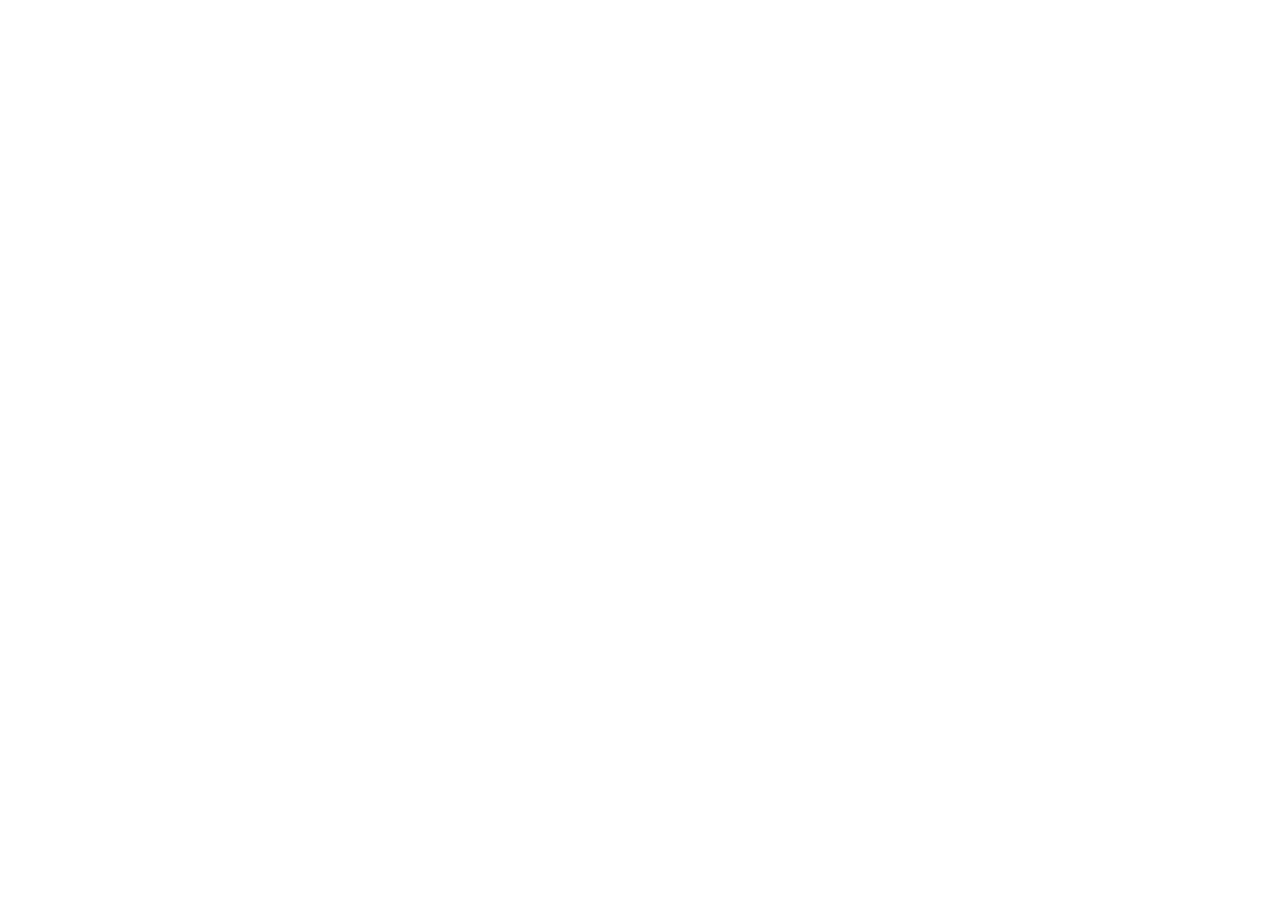
==== Patins-animation/index.html @ 19f9ef87 "Iniciando o projeto: Patins Animation" ====
<!DOCTYPE html>
<html lang="pt-br">
<head>
    <link rel="preconnect" href="https://fonts.googleapis.com">
    <link rel="preconnect" href="https://fonts.gstatic.com" crossorigin>

    <meta charset="UTF-8">
    <meta name="viewport" 
    content="width=device-width, initial-scale=1.0">
    <title>Snitap Patins</title>

    <link rel="stylesheet" href="styles/index.css">

    <link href="https://fonts.googleapis.com/css2?family=Inter:ital,opsz,wght@0,14..32,500;1,14..32,500&family=Montserrat:ital,wght@0,500;1,500&family=Syne:wght@700&display=swap" rel="stylesheet">
</head>
<body>
    
</body>
</html>
---- Patins-animation/styles/index.css ----
@import url(global.css);
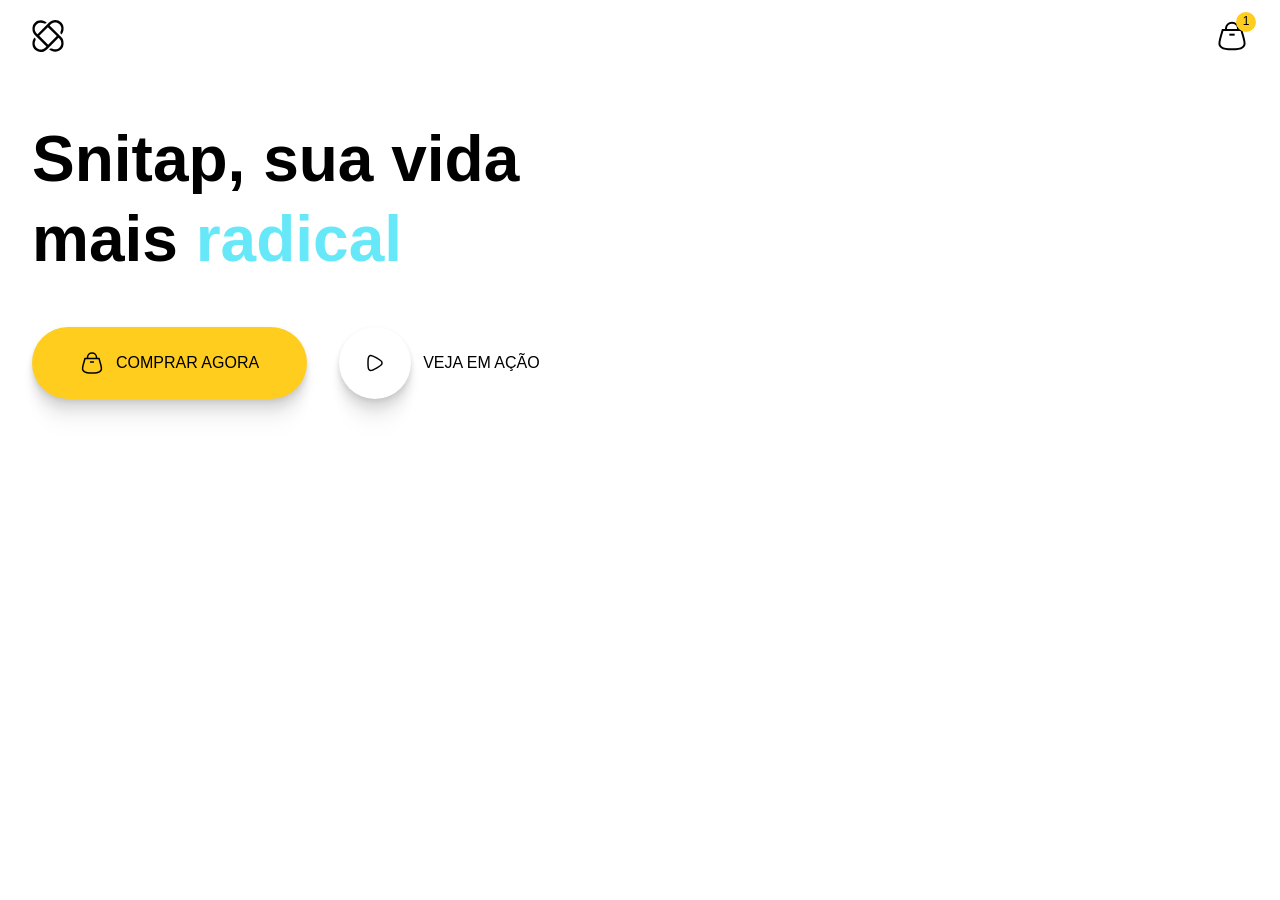
==== commit 80e1f9f9: "header e hero" ====
--- a/Patins-animation/index.html
+++ b/Patins-animation/index.html
@@ -14,6 +14,42 @@
     <link href="https://fonts.googleapis.com/css2?family=Inter:ital,opsz,wght@0,14..32,500;1,14..32,500&family=Montserrat:ital,wght@0,500;1,500&family=Syne:wght@700&display=swap" rel="stylesheet">
 </head>
 <body>
-    
+    <header>
+        <a href="#">
+            <img src="assets/icons/Logo.svg">
+        </a>
+        <a href="#">
+            <img src="assets/icons/shopping-bag.svg">
+            <span>1</span>
+        </a>
+    </header>
+
+    <section id="hero">
+        <div>
+            <h1>
+                Snitap, sua vida mais
+                <div>
+                    <span>radical</span>
+                    <span>divertida</span>
+                    <span>saudável</span>
+                    <span>radical</span>
+                </div>
+            </h1>
+
+            <div class="buttons">
+                <a href="#" class="button buy shadow">
+                    <img src="assets/icons/shopping-bag.svg" alt="">
+                    COMPRAR AGORA
+                </a>
+
+                <a href="#" class="button play">
+                    <span class="shadow">
+                        <img src="assets/icons/play.svg" alt="">
+                    </span>
+                    VEJA EM AÇÃO
+                </a>
+            </div>
+        </div>
+    </section>
 </body>
 </html>
--- a/Patins-animation/styles/index.css
+++ b/Patins-animation/styles/index.css
@@ -1 +1,3 @@
-@import url(global.css);+@import url(global.css);
+@import url(header.css);
+@import url(hero.css);
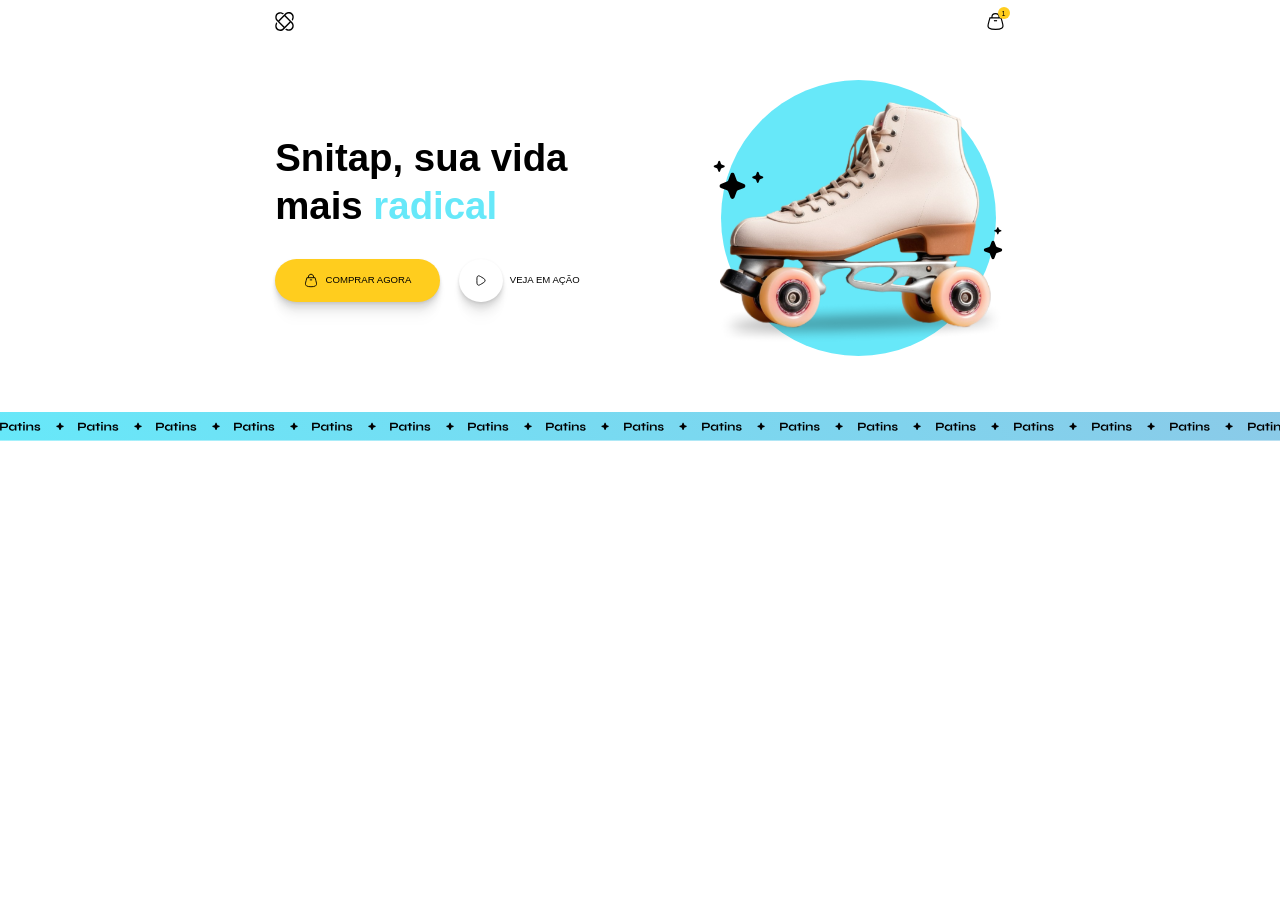
==== commit 8f9b39cb: "Animated hero image and banner animated" ====
--- a/Patins-animation/index.html
+++ b/Patins-animation/index.html
@@ -50,6 +50,66 @@
                 </a>
             </div>
         </div>
+
+        <div>
+            <div class="content">
+                <img src="assets/hero/Ellipse.svg">
+                <img src="assets/hero/patins-image.png">
+                <img src="assets/hero/stars-1.svg">
+                <img src="assets/hero/stars-2.svg">
+            </div>
+        </div>
     </section>
+
+    <section id="banner">
+        <div class="scroller bg-gradient">
+            <div class="rolling">
+                <img src="assets/banner.svg" alt="">
+                <img src="assets/banner.svg" alt="">
+                <img src="assets/banner.svg" alt="">
+                <img src="assets/banner.svg" alt="">
+                <img src="assets/banner.svg" alt="">
+                <img src="assets/banner.svg" alt="">
+                <img src="assets/banner.svg" alt="">
+                <img src="assets/banner.svg" alt="">
+                <img src="assets/banner.svg" alt="">
+                <img src="assets/banner.svg" alt="">
+                <img src="assets/banner.svg" alt="">
+                <img src="assets/banner.svg" alt="">
+                <img src="assets/banner.svg" alt="">
+                <img src="assets/banner.svg" alt="">
+                <img src="assets/banner.svg" alt="">
+                <img src="assets/banner.svg" alt="">
+                <img src="assets/banner.svg" alt="">
+                <img src="assets/banner.svg" alt="">
+                <img src="assets/banner.svg" alt="">
+                <img src="assets/banner.svg" alt="">
+                <img src="assets/banner.svg" alt="">
+                <img src="assets/banner.svg" alt="">
+                <img src="assets/banner.svg" alt="">
+                <img src="assets/banner.svg" alt="">
+                <img src="assets/banner.svg" alt="">
+                <img src="assets/banner.svg" alt="">
+                <img src="assets/banner.svg" alt="">
+                <img src="assets/banner.svg" alt="">
+                <img src="assets/banner.svg" alt="">
+                <img src="assets/banner.svg" alt="">
+                <img src="assets/banner.svg" alt="">
+                <img src="assets/banner.svg" alt="">
+                <img src="assets/banner.svg" alt="">
+                <img src="assets/banner.svg" alt="">
+                <img src="assets/banner.svg" alt="">
+                <img src="assets/banner.svg" alt="">
+                <img src="assets/banner.svg" alt="">
+                <img src="assets/banner.svg" alt="">
+                <img src="assets/banner.svg" alt="">
+                <img src="assets/banner.svg" alt="">
+                <img src="assets/banner.svg" alt="">
+                <img src="assets/banner.svg" alt="">
+                <img src="assets/banner.svg" alt="">
+            </div>
+        </div>
+    </section>
+
 </body>
 </html>
--- a/Patins-animation/styles/index.css
+++ b/Patins-animation/styles/index.css
@@ -1,3 +1,4 @@
 @import url(global.css);
 @import url(header.css);
-@import url(hero.css);+@import url(hero.css);
+@import url(banner.css);
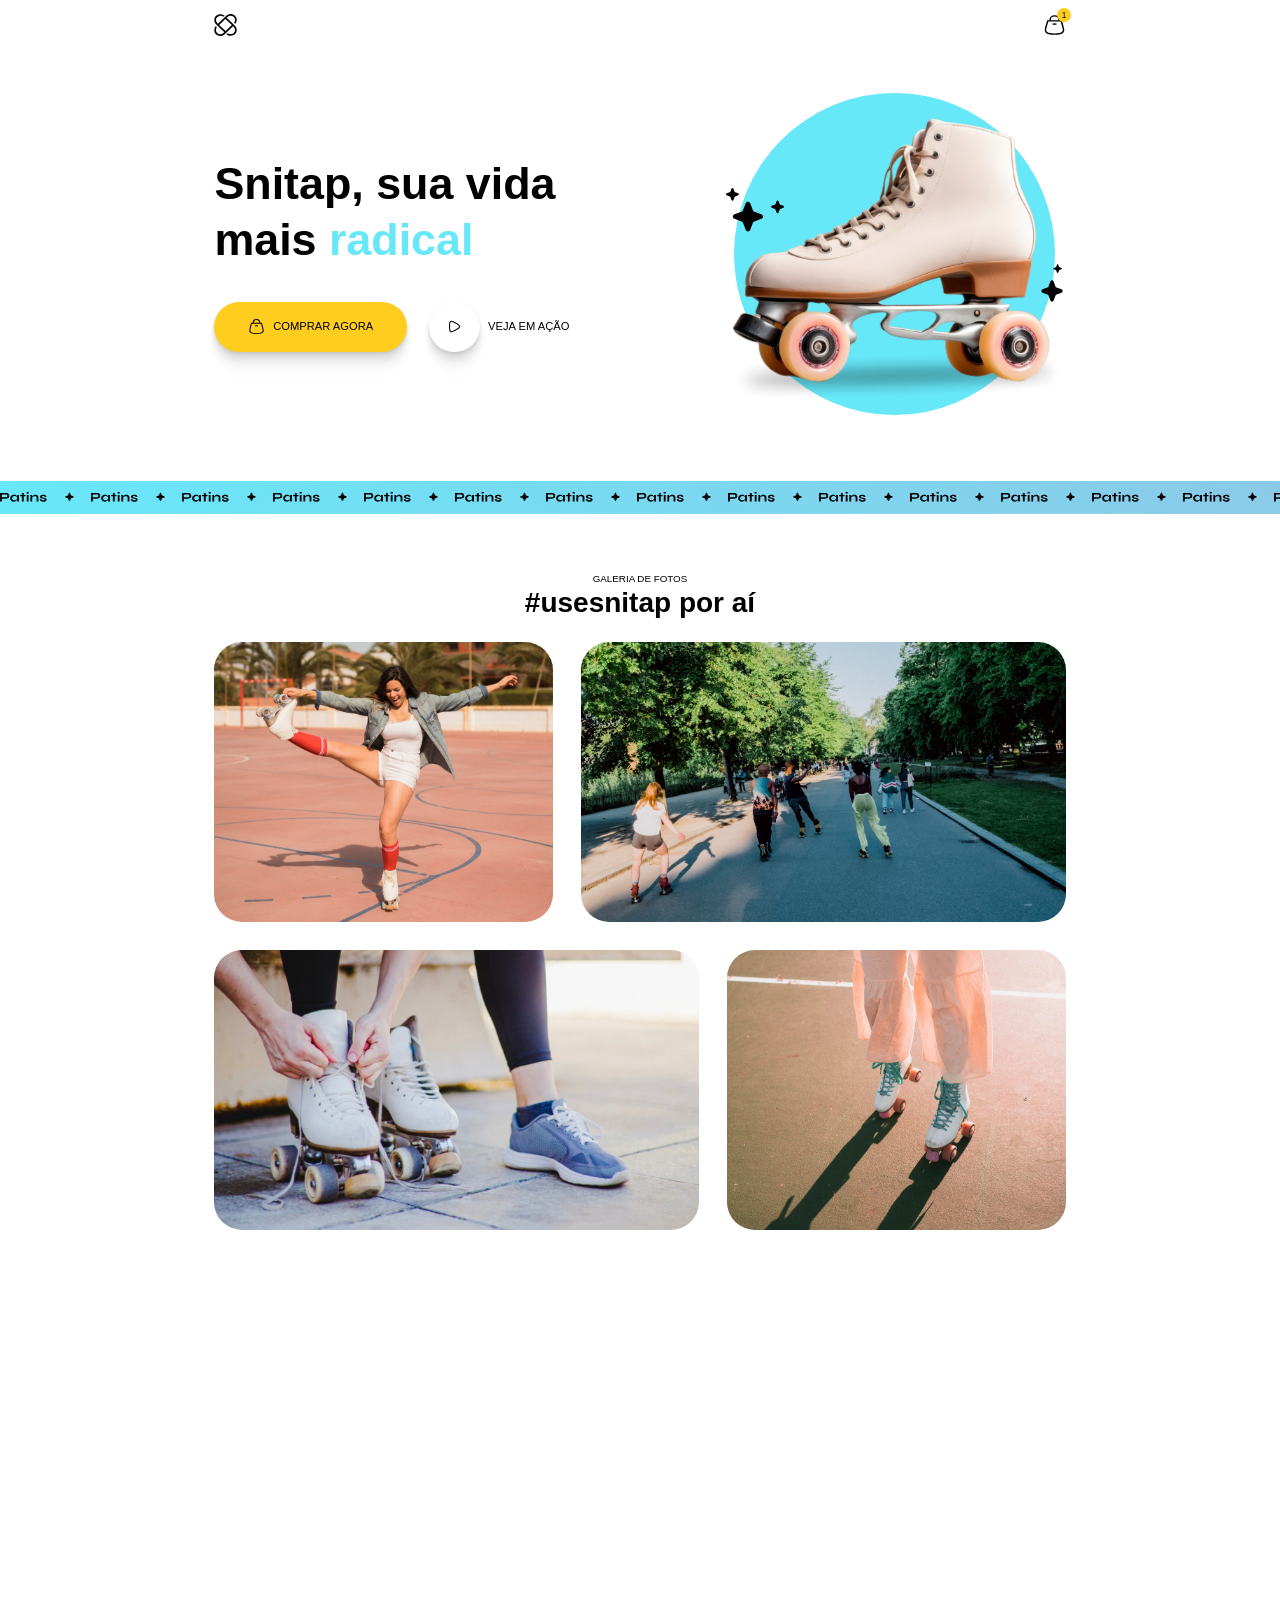
==== commit 3745c09b: "gallery" ====
--- a/Patins-animation/index.html
+++ b/Patins-animation/index.html
@@ -14,7 +14,7 @@
     <link href="https://fonts.googleapis.com/css2?family=Inter:ital,opsz,wght@0,14..32,500;1,14..32,500&family=Montserrat:ital,wght@0,500;1,500&family=Syne:wght@700&display=swap" rel="stylesheet">
 </head>
 <body>
-    <header>
+    <header class="top">
         <a href="#">
             <img src="assets/icons/Logo.svg">
         </a>
@@ -111,5 +111,50 @@
         </div>
     </section>
 
+    <section id="gallery">
+        <header>
+            <span>
+                GALERIA DE FOTOS
+            </span>
+            <h2>
+                #usesnitap por aí
+            </h2>
+        </header>
+
+        <div class="content">
+            <figure>
+                <img src="assets/01.png" alt="">
+                <figcaption>
+                    <img src="assets/icons/person.svg" alt="">
+                    <span>@laviniapereira</span>
+                </figcaption>
+            </figure>
+
+            <figure data-delay>
+                <img src="assets/02.png" alt="">
+                <figcaption>
+                    <img src="assets/icons/person.svg" alt="">
+                    <span>@lucassantos</span>
+                </figcaption>
+            </figure>
+
+            <figure>
+                <img src="assets/03.png" alt="">
+                <figcaption>
+                    <img src="assets/icons/person.svg" alt="">
+                    <span>@theresacomt</span>
+                </figcaption>
+            </figure>
+
+            <figure data-delay>
+                <img src="assets/04.png" alt="">
+                <figcaption>
+                    <img src="assets/icons/person.svg" alt="">
+                    <span>@carolzinha_</span>
+                </figcaption>
+            </figure>
+        </div>
+    </section>
+
 </body>
 </html>
--- a/Patins-animation/styles/index.css
+++ b/Patins-animation/styles/index.css
@@ -1,4 +1,5 @@
 @import url(global.css);
 @import url(header.css);
 @import url(hero.css);
-@import url(banner.css);+@import url(banner.css);
+@import url(gallery.css);
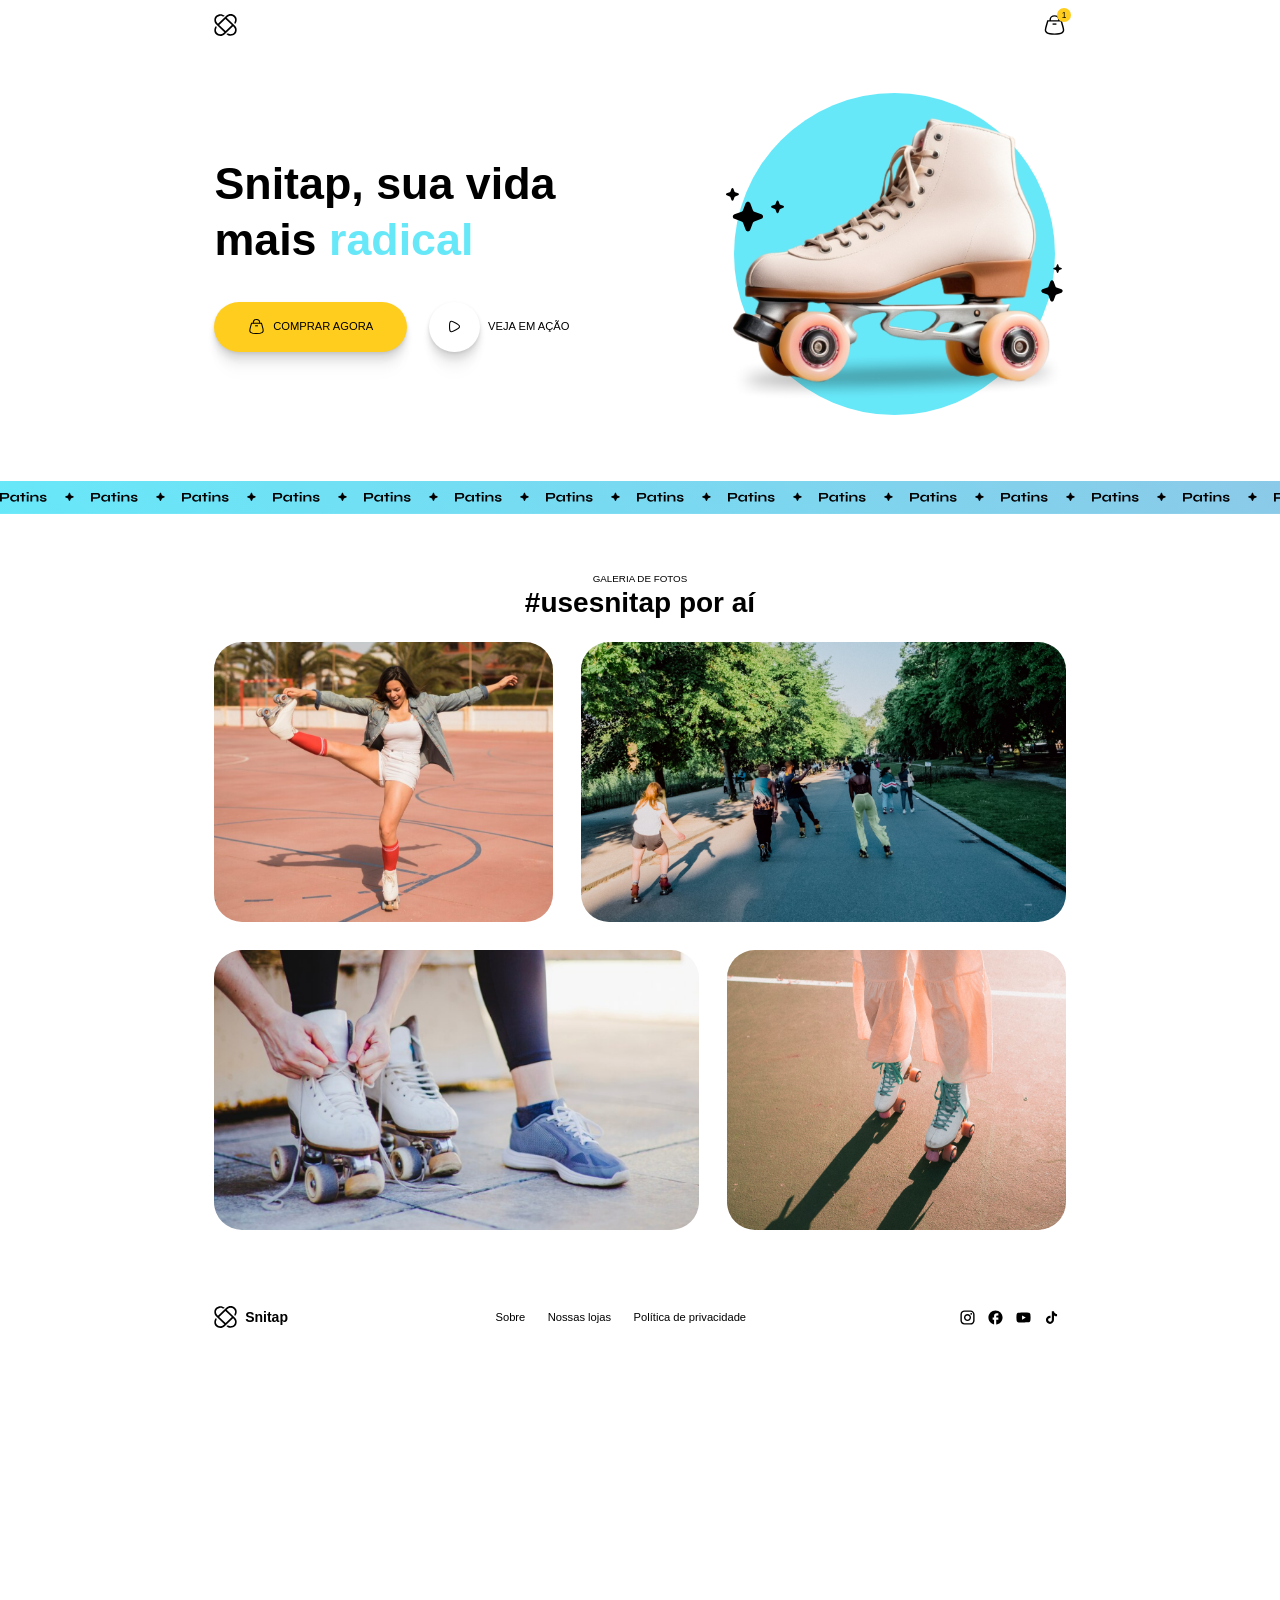
==== commit e070b2a4: "footer" ====
--- a/Patins-animation/index.html
+++ b/Patins-animation/index.html
@@ -156,5 +156,36 @@
         </div>
     </section>
 
+    <footer>
+        <div class="logo">
+            <img src="assets/icons/Logo.svg" alt="">
+            Snitap
+        </div>
+
+        <nav>
+            <a href="#">Sobre</a>
+            <a href="#">Nossas lojas</a>
+            <a href="#">Política de privacidade</a>
+        </nav>
+
+        <div class="social-links">
+            <a href="#" title="istagram">
+                <img src="assets/icons/instagram.svg" alt="">
+            </a>
+
+            <a href="#" title="facebook">
+                <img src="assets/icons/facebook.svg" alt="">
+            </a>
+
+            <a href="#" title="youtube">
+                <img src="assets/icons/youtube.svg" alt="">
+            </a>
+
+            <a href="#" title="tiktok">
+                <img src="assets/icons/tiktok.svg" alt="">
+            </a>
+        </div>
+    </footer>
+
 </body>
 </html>
--- a/Patins-animation/styles/index.css
+++ b/Patins-animation/styles/index.css
@@ -2,4 +2,5 @@
 @import url(header.css);
 @import url(hero.css);
 @import url(banner.css);
-@import url(gallery.css);+@import url(gallery.css);
+@import url(footer.css);
